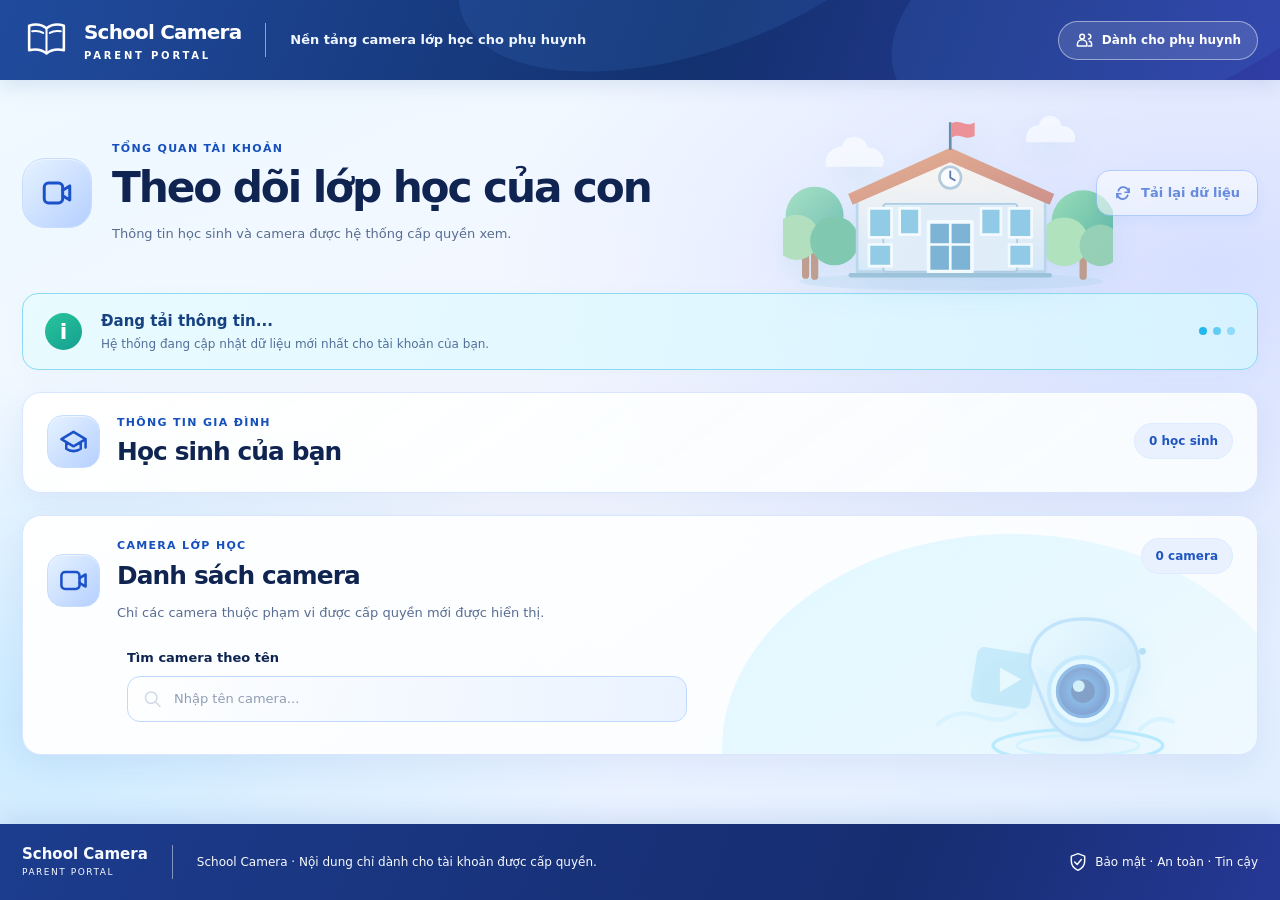
==== pages/parent-dashboard.html @ fa83fb99 "[Dashboard] Parent Dashboard: HTML, CSS, JS" ====
<!doctype html>
<html lang="vi">
<head>
  <meta charset="utf-8">
  <meta name="viewport" content="width=device-width, initial-scale=1">
  <meta name="description" content="Bảng điều khiển dành cho phụ huynh - thông tin học sinh và danh sách camera được phép xem.">
  <title>Parent Dashboard | School Camera</title>
  <!-- CORE-02: Đồng bộ header/nav theo shell chung khi Thành bàn giao. -->
  <link rel="stylesheet" href="../css/global.css">
  <link rel="stylesheet" href="../css/pages/parent-dashboard.css">
  <script type="module" src="../js/pages/parent-dashboard.js"></script>
</head>
<body class="dashboard-page">
  <header class="dashboard-header">
    <div class="dashboard-container dashboard-header__inner">
      <a class="dashboard-brand" href="parent-dashboard.html" aria-label="School Camera - trang tổng quan">
        <span class="dashboard-brand__mark" aria-hidden="true">
          <svg viewBox="0 0 48 48" fill="none"><path d="M24 12c-5.3-4.1-11.5-4.3-17-2.5v24c6.8-1.6 12.3-.8 17 3.2 4.7-4 10.2-4.8 17-3.2v-24C35.5 7.7 29.3 7.9 24 12Z" stroke="currentColor" stroke-width="2.5" stroke-linejoin="round"/><path d="M24 12v24.5M10 15c4.3-.9 7.4-.5 10.7 1.6M38 15c-4.3-.9-7.4-.5-10.7 1.6" stroke="currentColor" stroke-width="2" stroke-linecap="round"/></svg>
        </span>
        <span class="dashboard-brand__name">School Camera <span class="dashboard-brand__caption">PARENT PORTAL</span></span>
      </a>
      <span class="dashboard-header__divider" aria-hidden="true"></span>
      <span class="dashboard-header__tagline">Nền tảng camera lớp học cho phụ huynh</span>
      <span class="dashboard-header__role"><svg viewBox="0 0 24 24" fill="none" aria-hidden="true"><circle cx="9" cy="7" r="3"/><path d="M3 19v-2a6 6 0 0 1 12 0v2H3ZM17 4a3 3 0 0 1 0 6M18 13c2 0 3 2 3 4v2h-4"/></svg>Dành cho phụ huynh</span>
    </div>
  </header>

  <main id="main-content" class="dashboard-container dashboard-main">
    <section class="dashboard-intro" aria-labelledby="dashboard-title">
      <div class="dashboard-intro__icon" aria-hidden="true"><svg viewBox="0 0 24 24" fill="none"><rect x="3" y="5" width="13" height="14" rx="3"/><path d="m16 10 5-3v10l-5-3"/></svg></div>
      <div class="dashboard-intro__copy">
        <p class="dashboard-eyebrow">TỔNG QUAN TÀI KHOẢN</p>
        <h1 id="dashboard-title">Theo dõi lớp học của con</h1>
        <p class="dashboard-intro__text">Thông tin học sinh và camera được hệ thống cấp quyền xem.</p>
      </div>
      <div class="dashboard-school-art" aria-hidden="true">
        <svg viewBox="0 0 365 205" fill="none" role="presentation">
          <defs><linearGradient id="school-wall" x1="0" y1="0" x2="0" y2="1"><stop stop-color="#fff8ee"/><stop offset="1" stop-color="#d3e9f9"/></linearGradient><linearGradient id="school-roof" x1="0" y1="0" x2="1" y2="1"><stop stop-color="#e7a67b"/><stop offset="1" stop-color="#c98176"/></linearGradient><linearGradient id="tree" x1="0" y1="0" x2="1" y2="1"><stop stop-color="#8bdbab"/><stop offset="1" stop-color="#45ad96"/></linearGradient></defs>
          <ellipse cx="186" cy="192" rx="168" ry="10" fill="#8fc9df" opacity=".22"/>
          <g fill="#fff" opacity=".74"><path d="M47 61c0-10 8-18 18-18 3-15 25-15 29 1 13-1 21 12 16 21H47Z"/><path d="M269 33c0-8 6-14 14-14 3-14 23-14 25 1 11-1 18 10 14 18h-53Z"/></g>
          <g><path d="M35 186V133M25 185v-39M332 186v-44" stroke="#b88f79" stroke-width="8" stroke-linecap="round"/><circle cx="35" cy="119" r="32" fill="url(#tree)" opacity=".84"/><circle cx="15" cy="143" r="25" fill="#a8ddb1"/><circle cx="57" cy="147" r="27" fill="#6cc3a1"/><circle cx="332" cy="126" r="35" fill="url(#tree)"/><circle cx="311" cy="148" r="27" fill="#a8e2b1"/><circle cx="351" cy="152" r="23" fill="#88cda8"/></g>
          <path d="M82 93 185 54l105 39v88H82V93Z" fill="url(#school-wall)" stroke="#b4d2e8" stroke-width="3"/>
          <path d="M72 95 185 44l115 51-5 12-110-47-108 47-5-12Z" fill="url(#school-roof)"/>
          <rect x="111" y="106" width="148" height="75" rx="3" fill="#e0eff7" stroke="#a4c7de" stroke-width="2"/>
          <rect x="161" y="126" width="48" height="55" fill="#69a9cc" stroke="#f7ffff" stroke-width="4"/>
          <path d="M185 126v55" stroke="#f7ffff" stroke-width="3"/><path d="M161 151h48" stroke="#f7ffff" stroke-width="3"/>
          <g fill="#82c5e1" stroke="#f7ffff" stroke-width="3"><rect x="95" y="111" width="25" height="32"/><rect x="250" y="111" width="25" height="32"/><rect x="129" y="111" width="22" height="29"/><rect x="219" y="111" width="22" height="29"/><rect x="95" y="151" width="25" height="24"/><rect x="250" y="151" width="25" height="24"/></g>
          <path d="M171 66h28v20h-28z" fill="#fff9ee"/><circle cx="185" cy="77" r="12" fill="#fff" stroke="#aac5d9" stroke-width="3"/><path d="M185 70v7l5 3" stroke="#3f699b" stroke-width="2" stroke-linecap="round"/>
          <path d="M185 45V17" stroke="#527a9c" stroke-width="3"/><path d="M186 17c12-5 14 5 26-1v15c-12 6-16-5-26 2V17Z" fill="#ef7f84"/>
          <path d="M75 185h220" stroke="#8dbbd2" stroke-width="5" stroke-linecap="round"/>
        </svg>
      </div>
      <button id="reload-button" class="dashboard-button dashboard-button--secondary" type="button" disabled>
        <svg viewBox="0 0 24 24" fill="none" aria-hidden="true"><path d="M20 6v5h-5M4 18v-5h5"/><path d="M5.8 9a7 7 0 0 1 12-2.5L20 11M4 13l2.2 4.5A7 7 0 0 0 18.3 15"/></svg> Tải lại dữ liệu
      </button>
    </section>

    <div id="dashboard-notice" class="dashboard-notice" data-kind="loading" role="status" aria-live="polite">
      <span class="dashboard-notice__icon" aria-hidden="true">i</span>
      <span class="dashboard-notice__content"><span class="dashboard-notice__title">Đang tải thông tin...</span><span class="dashboard-notice__subtitle">Hệ thống đang cập nhật dữ liệu mới nhất cho tài khoản của bạn.</span></span>
      <span class="dashboard-notice__dots" aria-hidden="true"><i></i><i></i><i></i></span>
    </div>

    <section class="dashboard-section" aria-labelledby="children-title">
      <div class="dashboard-section__heading">
        <div class="dashboard-section__heading-info">
          <span class="dashboard-section__icon" aria-hidden="true"><svg viewBox="0 0 24 24" fill="none"><path d="m2 10 10-6 10 6-10 6-10-6ZM6 13v5c3.5 2.6 8.5 2.6 12 0v-5M22 10v7"/></svg></span>
          <div><p class="dashboard-eyebrow">THÔNG TIN GIA ĐÌNH</p><h2 id="children-title">Học sinh của bạn</h2></div>
        </div>
        <span id="children-count" class="dashboard-counter" aria-label="Số học sinh">0 học sinh</span>
      </div>
      <div id="children-list" class="dashboard-grid dashboard-grid--children" aria-live="polite" aria-busy="true"></div>
      <p id="children-empty" class="dashboard-empty" hidden>Chưa có thông tin học sinh trong tài khoản này.</p>
    </section>

    <section class="dashboard-section dashboard-section--cameras" aria-labelledby="cameras-title">
      <div class="dashboard-section__heading dashboard-section__heading--wrap">
        <div class="dashboard-section__heading-info">
          <span class="dashboard-section__icon" aria-hidden="true"><svg viewBox="0 0 24 24" fill="none"><rect x="2" y="5" width="15" height="14" rx="3"/><path d="m17 10 5-3v10l-5-3"/></svg></span>
          <div><p class="dashboard-eyebrow">CAMERA LỚP HỌC</p><h2 id="cameras-title">Danh sách camera</h2><p class="dashboard-subtext">Chỉ các camera thuộc phạm vi được cấp quyền mới được hiển thị.</p></div>
        </div>
        <span id="cameras-count" class="dashboard-counter" aria-label="Số camera">0 camera</span>
      </div>
      <div class="dashboard-camera-art" aria-hidden="true">
        <svg viewBox="0 0 330 200" fill="none"><defs><linearGradient id="cam-body" x1="0" y1="0" x2="1" y2="1"><stop stop-color="#fff"/><stop offset="1" stop-color="#a6d4f6"/></linearGradient><radialGradient id="cam-eye"><stop stop-color="#52dbf5"/><stop offset=".38" stop-color="#287ad2"/><stop offset="1" stop-color="#153c96"/></radialGradient></defs>
          <ellipse cx="192" cy="175" rx="100" ry="19" stroke="#8cddfc" stroke-width="4"/><ellipse cx="192" cy="175" rx="72" ry="12" stroke="#c1efff" stroke-width="3"/>
          <path d="M78 63h53a9 9 0 0 1 9 9v47a9 9 0 0 1-9 9H78a9 9 0 0 1-9-9V72a9 9 0 0 1 9-9Z" fill="#78c9ed" opacity=".65" transform="rotate(9 105 96)"/><path d="m100 83 25 14-25 15V83Z" fill="white" opacity=".9"/>
          <rect x="161" y="27" width="72" height="34" rx="12" fill="#d8efff"/><path d="M135 83c0-39 26-57 64-57s65 18 65 57l-20 53c-12 43-74 43-88 0l-21-53Z" fill="url(#cam-body)" stroke="#9acaf5" stroke-width="4"/>
          <path d="M143 81c24 18 88 19 112 0l-11 41c-28 10-67 10-90-1l-11-40Z" fill="#d7f0ff"/>
          <circle cx="198" cy="111" r="40" fill="#edfaff" stroke="#a6d8fa" stroke-width="5"/><circle cx="198" cy="111" r="30" fill="url(#cam-eye)" stroke="#2a70c6" stroke-width="4"/><circle cx="198" cy="111" r="14" fill="#133985"/><circle cx="193" cy="105" r="7" fill="#d9faff" opacity=".9"/>
          <circle cx="268" cy="64" r="4" fill="#7ec5ee"/><path d="M27 150c36-33 63 11 91-13M265 156c16-15 26-14 39-9" stroke="#bceaff" stroke-width="5" stroke-linecap="round" opacity=".65"/>
        </svg>
      </div>
      <div class="dashboard-search">
        <label for="camera-search">Tìm camera theo tên</label>
        <div class="dashboard-search__field"><svg viewBox="0 0 24 24" fill="none" aria-hidden="true"><circle cx="10.5" cy="10.5" r="6.5"/><path d="m15.5 15.5 5 5"/></svg><input id="camera-search" type="search" placeholder="Nhập tên camera..." autocomplete="off" disabled></div>
        <p id="search-feedback" class="dashboard-subtext" role="status" aria-live="polite"></p>
      </div>
      <div id="cameras-list" class="dashboard-grid dashboard-grid--cameras" aria-live="polite" aria-busy="true"></div>
      <p id="cameras-empty" class="dashboard-empty" hidden>Hiện chưa có camera nào được cấp cho tài khoản này.</p>
      <p id="search-empty" class="dashboard-empty" hidden>Không tìm thấy camera phù hợp. Hãy thử từ khóa khác.</p>
    </section>
  </main>
  <footer class="dashboard-footer"><div class="dashboard-container dashboard-footer__inner"><div class="dashboard-footer__identity"><strong>School Camera</strong><span>PARENT PORTAL</span></div><p>School Camera · Nội dung chỉ dành cho tài khoản được cấp quyền.</p><span class="dashboard-footer__trust"><svg viewBox="0 0 24 24" fill="none" aria-hidden="true"><path d="m12 2 8 3v6c0 5.4-3.5 8.8-8 11-4.5-2.2-8-5.6-8-11V5l8-3Z"/><path d="m8 12 3 3 5-6"/></svg>Bảo mật · An toàn · Tin cậy</span></div></footer>
</body>
</html>
---- css/pages/parent-dashboard.css ----
/* DASH-02: Chỉ định kiểu trong namespace dashboard; không chỉnh global.css. */
.dashboard-page {
  --dash-navy:#102659; --dash-blue:#1f54c8; --dash-indigo:#293eaa;
  --dash-cyan:#43bde9; --dash-muted:#586d91; --dash-border:#d8e7ff;
  --dash-text:#102451; --dash-surface:#fff;
  margin:0; min-height:100vh; display:flex; flex-direction:column;
  background:radial-gradient(ellipse at 3% 80%,#caeaff 0,transparent 34%),radial-gradient(ellipse at 95% 30%,#d6dfff 0,transparent 42%),linear-gradient(155deg,#eef9ff 0%,#f4f7ff 48%,#ddecff 100%);
  color:var(--dash-text); font-family:Inter,"Segoe UI",system-ui,sans-serif; line-height:1.5;
}
.dashboard-page *, .dashboard-page *::before,.dashboard-page *::after {box-sizing:border-box}
.dashboard-page [hidden]{display:none!important}
.dashboard-page svg{display:block;width:100%;height:100%;stroke:currentColor;stroke-width:1.8;stroke-linecap:round;stroke-linejoin:round}
.dashboard-container{width:min(100% - 44px,1260px);margin-inline:auto}
.dashboard-header{position:relative;overflow:hidden;color:#fff;background:linear-gradient(110deg,#204b9d 0%,#13316f 55%,#303da5 100%);box-shadow:0 5px 20px #204a9920}
.dashboard-header::before,.dashboard-header::after{content:"";position:absolute;pointer-events:none;border-radius:50%;width:500px;height:240px;background:#4786dc26;transform:rotate(-20deg)}
.dashboard-header::before{top:-190px;right:26%}.dashboard-header::after{top:-130px;right:-100px}
.dashboard-header__inner{min-height:80px;display:flex;align-items:center;gap:24px;position:relative;z-index:1}
.dashboard-brand{display:flex;gap:13px;align-items:center;color:#fff;text-decoration:none;font-weight:800;white-space:nowrap;font-size:20px;letter-spacing:-.04em}
.dashboard-brand__mark{display:grid;place-items:center;width:49px;height:49px;color:#fff;flex-shrink:0}
.dashboard-brand__mark svg{stroke-width:2}
.dashboard-brand__caption{display:block;font-weight:650;letter-spacing:.28em;font-size:10px;line-height:1.4;margin-top:2px}
.dashboard-header__divider{width:1px;height:34px;background:#ffffff80}
.dashboard-header__tagline{font-size:13px;font-weight:550;color:#eef5ff}
.dashboard-header__role{margin-left:auto;display:inline-flex;align-items:center;gap:8px;white-space:nowrap;border:1px solid #ffffff76;border-radius:30px;padding:9px 16px;background:#ffffff1f;font-size:12px;font-weight:700}
.dashboard-header__role svg{width:19px;height:19px}
.dashboard-main{flex:1;padding-block:33px 40px}
.dashboard-intro{position:relative;display:flex;align-items:center;gap:20px;min-height:160px;margin-bottom:20px;padding:15px 0;isolation:isolate}
.dashboard-intro__icon,.dashboard-section__icon{display:grid;place-items:center;flex-shrink:0;color:#1c52c9;background:linear-gradient(135deg,#e6f2ff,#b5d0ff);border:1px solid #c7ddff;box-shadow:inset 0 1px #fff8}
.dashboard-intro__icon{height:70px;width:70px;border-radius:23px;align-self:center}
.dashboard-intro__icon svg{width:34px;height:34px;stroke-width:2.1}
.dashboard-intro__copy{position:relative;z-index:1;flex:1;min-width:0}
.dashboard-eyebrow{margin:0 0 5px;color:#1550bd;font-size:11px;letter-spacing:.12em;font-weight:850}
.dashboard-intro h1{font-size:clamp(1.8rem,3.3vw,2.85rem);line-height:1.19;letter-spacing:-.05em;margin:0;font-weight:850;max-width:700px}
.dashboard-intro__text,.dashboard-subtext{font-size:13px;color:var(--dash-muted);margin:10px 0 0;line-height:1.65}
.dashboard-school-art{pointer-events:none;position:absolute;right:145px;bottom:-20px;width:330px;height:auto;opacity:.83;z-index:0;filter:drop-shadow(0 12px 14px #64afd52b)}
.dashboard-school-art svg{height:auto;stroke:none}
.dashboard-button{position:relative;z-index:1;display:inline-flex;align-items:center;justify-content:center;gap:9px;cursor:pointer;border-radius:14px;padding:12px 17px;font:inherit;font-weight:750;font-size:13px;white-space:nowrap;transition:transform .2s,box-shadow .2s,border-color .2s}
.dashboard-button--secondary{background:linear-gradient(180deg,#fff,#f3f8ff);border:1px solid #95bdff;color:#1951c7;box-shadow:0 5px 12px #356cd51c}
.dashboard-button svg{width:18px;height:18px;stroke-width:2.3}
.dashboard-button:disabled{opacity:.6;cursor:not-allowed}
.dashboard-button:not(:disabled):hover{transform:translateY(-2px);box-shadow:0 8px 18px #356cd52b}
.dashboard-button:focus-visible,.dashboard-search input:focus-visible,.dashboard-camera__link:focus-visible{outline:3px solid #53bdfb;outline-offset:3px}
.dashboard-notice{display:flex;align-items:center;gap:19px;padding:16px 22px;min-height:72px;border:1px solid #8adaf6;border-radius:16px;background:linear-gradient(110deg,#e8fbffed,#d7f5ffdc);color:#174282;box-shadow:0 6px 20px #56add20b}
.dashboard-notice__icon{display:grid;place-items:center;flex-shrink:0;width:37px;height:37px;color:#fff;background:linear-gradient(145deg,#28c59b,#159f91);border-radius:50%;font-weight:800;font-size:22px;font-style:normal}
.dashboard-notice__content{display:flex;flex-direction:column;gap:2px;min-width:0}.dashboard-notice__title{font-weight:800;font-size:15px}.dashboard-notice__subtitle{font-size:12px;color:#536f99}
.dashboard-notice__dots{margin-left:auto;display:flex;align-items:center;gap:6px}.dashboard-notice__dots i{width:8px;height:8px;background:#23b7ee;border-radius:50%;animation:dashPulse 1.2s infinite alternate}.dashboard-notice__dots i:nth-child(2){animation-delay:.22s;opacity:.65}.dashboard-notice__dots i:nth-child(3){animation-delay:.44s;opacity:.4}
@keyframes dashPulse{to{opacity:.28;transform:scale(.8)}}
.dashboard-notice[data-kind="error"]{border-color:#f4bbbb;background:#fff0f1;color:#8b1f35}.dashboard-notice[data-kind="error"] .dashboard-notice__icon{background:#df5369}
.dashboard-notice[data-kind="warning"]{border-color:#f0d29e;background:#fff8ea;color:#805212}.dashboard-notice[data-kind="warning"] .dashboard-notice__icon{background:#e0a137}
.dashboard-notice[data-kind="info"] .dashboard-notice__dots,.dashboard-notice[data-kind="warning"] .dashboard-notice__dots,.dashboard-notice[data-kind="error"] .dashboard-notice__dots{display:none}
.dashboard-section{margin-top:22px;padding:22px 24px 24px;border:1px solid var(--dash-border);border-radius:19px;background:linear-gradient(145deg,#fffffff9,#fafdffed);box-shadow:0 10px 30px #2455af12;position:relative;overflow:hidden}
.dashboard-section__heading{display:flex;align-items:center;justify-content:space-between;gap:18px;margin-bottom:0}
.dashboard-section__heading-info{display:flex;gap:17px;align-items:center;min-width:0;position:relative;z-index:1}
.dashboard-section__icon{height:53px;width:53px;border-radius:16px}
.dashboard-section__icon svg{width:29px;height:29px;stroke-width:2.1}
.dashboard-section h2{margin:0;font-size:clamp(1.22rem,2.2vw,1.55rem);font-weight:820;letter-spacing:-.035em;line-height:1.3}
.dashboard-section__heading--wrap{align-items:flex-start}
.dashboard-counter{position:relative;z-index:1;white-space:nowrap;flex-shrink:0;background:#e9f1ff;color:#2156c0;border:1px solid #dfebff;border-radius:999px;padding:8px 14px;font-size:12px;font-weight:750}
.dashboard-section--cameras{min-height:240px}
.dashboard-section--cameras::after{content:"";position:absolute;pointer-events:none;right:-45px;bottom:-210px;width:580px;height:430px;border-radius:50%;background:linear-gradient(145deg,#d6f5ffba,#e4f1ff24);z-index:0}
.dashboard-camera-art{position:absolute;right:5%;bottom:-12px;width:280px;opacity:.8;pointer-events:none;z-index:0;filter:drop-shadow(0 7px 14px #3b9ad630)}
.dashboard-camera-art svg{height:auto;stroke:none}
.dashboard-grid{display:grid;grid-template-columns:minmax(0,1fr);gap:14px;position:relative;z-index:1}
.dashboard-grid:not(:empty){margin-top:20px}
.dashboard-card{min-width:0;padding:18px 18px 16px;border:1px solid #dce9fc;border-radius:15px;background:#ffffffef;box-shadow:0 6px 16px #254b9310}
.dashboard-card__top{display:flex;justify-content:space-between;align-items:flex-start;gap:10px}
.dashboard-card h3{margin:0 0 5px;font-size:15px;font-weight:780;overflow-wrap:anywhere}
.dashboard-card__meta{margin:0;color:var(--dash-muted);font-size:12px;overflow-wrap:anywhere}
.dashboard-status{flex-shrink:0;border-radius:99px;padding:5px 9px;background:#e4f9ee;color:#16805c;font-size:11px;font-weight:750}
.dashboard-status--inactive,.dashboard-status--offline{background:#eff1f6;color:#69768c}.dashboard-status--disabled{background:#fff2e4;color:#a65a14}
.dashboard-camera__bottom{display:flex;align-items:center;justify-content:space-between;flex-wrap:wrap;gap:12px;margin-top:19px}
.dashboard-camera__label,.dashboard-camera__unavailable{font-size:12px;color:var(--dash-muted)}
.dashboard-camera__link{text-decoration:none;background:linear-gradient(120deg,#2365dd,#3044b7);color:#fff;border-radius:10px;padding:9px 13px;font-size:12px;font-weight:750;box-shadow:0 4px 12px #225cce25}
.dashboard-camera__link:hover{filter:brightness(1.09)}
.dashboard-search{margin:25px 0 5px 80px;max-width:560px;position:relative;z-index:1}
.dashboard-search label{display:block;margin-bottom:8px;font-size:13px;font-weight:750}
.dashboard-search__field{position:relative;max-width:100%}
.dashboard-search__field svg{position:absolute;top:50%;left:15px;transform:translateY(-50%);height:21px;width:21px;color:#5c78a9;pointer-events:none}
.dashboard-search input{display:block;width:100%;height:46px;border:1px solid #aacdff;border-radius:13px;background:linear-gradient(100deg,#ffffff,#e4f0ff);color:var(--dash-text);font:inherit;font-size:13px;padding:10px 15px 10px 46px;outline:none}
.dashboard-search input::placeholder{color:#697b99}.dashboard-search input:disabled{opacity:.73;cursor:not-allowed}
.dashboard-search .dashboard-subtext{margin:6px 0 0;font-size:12px}
.dashboard-empty{position:relative;z-index:1;padding:18px;border:1px dashed #c7d9f4;border-radius:12px;background:#ffffffdb;color:var(--dash-muted);font-size:13px;margin:18px 0 0;text-align:center}
.dashboard-footer{position:relative;background:linear-gradient(110deg,#1c3c8d,#162d70 70%,#263895);color:#f7faff;box-shadow:0 -5px 25px #1b4aa120}
.dashboard-footer__inner{min-height:76px;display:flex;align-items:center;gap:24px;font-size:12px}
.dashboard-footer__identity{display:flex;flex-direction:column;border-right:1px solid #ffffff77;padding-right:24px;line-height:1.3;white-space:nowrap}.dashboard-footer__identity strong{font-size:15px}.dashboard-footer__identity span{letter-spacing:.17em;font-size:9px;margin-top:3px}
.dashboard-footer__inner p{margin:0}.dashboard-footer__trust{margin-left:auto;display:flex;align-items:center;gap:7px;white-space:nowrap}.dashboard-footer__trust svg{width:20px;height:20px}
@media(min-width:650px){.dashboard-grid--children,.dashboard-grid--cameras{grid-template-columns:repeat(2,minmax(0,1fr))}}
@media(min-width:1050px){.dashboard-grid--children,.dashboard-grid--cameras{grid-template-columns:repeat(3,minmax(0,1fr))}}
@media(max-width:1050px){.dashboard-school-art{width:240px;right:130px;opacity:.48}.dashboard-intro h1{max-width:550px}.dashboard-header__tagline{display:none}.dashboard-camera-art{width:200px;opacity:.37}}
@media(max-width:740px){.dashboard-container{width:min(100% - 28px,1260px)}.dashboard-header__inner{min-height:70px;gap:15px}.dashboard-brand{font-size:17px}.dashboard-brand__mark{height:39px;width:39px}.dashboard-header__divider{display:none}.dashboard-intro{align-items:flex-start;flex-wrap:wrap;gap:12px;min-height:0}.dashboard-intro__icon{height:52px;width:52px;border-radius:15px}.dashboard-intro__icon svg{width:28px;height:28px}.dashboard-intro__copy{flex-basis:calc(100% - 70px)}.dashboard-intro h1{font-size:clamp(1.55rem,5vw,2.2rem)}.dashboard-school-art{display:none}.dashboard-intro .dashboard-button{margin-left:64px}.dashboard-section{padding:18px 16px}.dashboard-section__icon{height:45px;width:45px}.dashboard-section__icon svg{width:24px;height:24px}.dashboard-section__heading-info{gap:11px}.dashboard-search{margin-left:0}.dashboard-camera-art{display:none}.dashboard-section__heading--wrap{flex-wrap:wrap}.dashboard-footer__inner{flex-wrap:wrap;padding-block:20px;gap:12px}.dashboard-footer__trust{margin-left:0}.dashboard-footer__identity{padding-right:16px}}
@media(max-width:440px){.dashboard-header__role{font-size:0;gap:0;padding:8px}.dashboard-header__role svg{width:21px;height:21px}.dashboard-notice{padding:13px;gap:10px}.dashboard-notice__dots{display:none}.dashboard-notice__title{font-size:13px}.dashboard-section__heading{flex-wrap:wrap}.dashboard-counter{margin-left:56px}.dashboard-intro__text{font-size:12px}.dashboard-footer__inner p{width:100%}}
@media(prefers-reduced-motion:reduce){.dashboard-notice__dots i{animation:none}.dashboard-button{transition:none}}
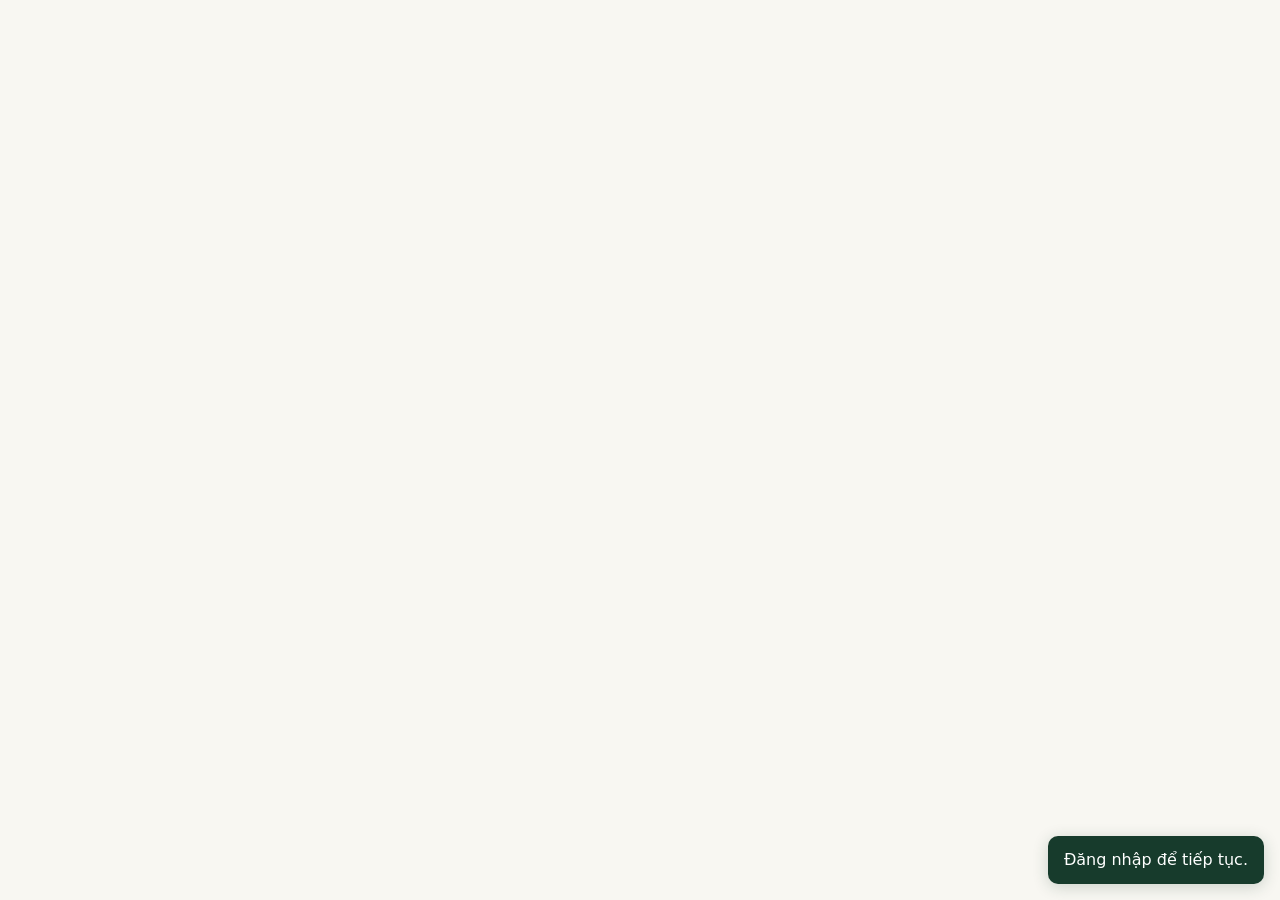
==== commit ee5e99ea: "feat: add parent dashboard frontend" ====
--- a/pages/parent-dashboard.html
+++ b/pages/parent-dashboard.html
@@ -1,106 +1,15 @@
-<!doctype html>
+﻿<!doctype html>
 <html lang="vi">
 <head>
   <meta charset="utf-8">
   <meta name="viewport" content="width=device-width, initial-scale=1">
-  <meta name="description" content="Bảng điều khiển dành cho phụ huynh - thông tin học sinh và danh sách camera được phép xem.">
-  <title>Parent Dashboard | School Camera</title>
-  <!-- CORE-02: Đồng bộ header/nav theo shell chung khi Thành bàn giao. -->
-  <link rel="stylesheet" href="../css/global.css">
-  <link rel="stylesheet" href="../css/pages/parent-dashboard.css">
-  <script type="module" src="../js/pages/parent-dashboard.js"></script>
+  <title>Cổng phụ huynh | Camera Access</title>
+  <script defer src="../assets/js/legacy-link.js"></script>
 </head>
-<body class="dashboard-page">
-  <header class="dashboard-header">
-    <div class="dashboard-container dashboard-header__inner">
-      <a class="dashboard-brand" href="parent-dashboard.html" aria-label="School Camera - trang tổng quan">
-        <span class="dashboard-brand__mark" aria-hidden="true">
-          <svg viewBox="0 0 48 48" fill="none"><path d="M24 12c-5.3-4.1-11.5-4.3-17-2.5v24c6.8-1.6 12.3-.8 17 3.2 4.7-4 10.2-4.8 17-3.2v-24C35.5 7.7 29.3 7.9 24 12Z" stroke="currentColor" stroke-width="2.5" stroke-linejoin="round"/><path d="M24 12v24.5M10 15c4.3-.9 7.4-.5 10.7 1.6M38 15c-4.3-.9-7.4-.5-10.7 1.6" stroke="currentColor" stroke-width="2" stroke-linecap="round"/></svg>
-        </span>
-        <span class="dashboard-brand__name">School Camera <span class="dashboard-brand__caption">PARENT PORTAL</span></span>
-      </a>
-      <span class="dashboard-header__divider" aria-hidden="true"></span>
-      <span class="dashboard-header__tagline">Nền tảng camera lớp học cho phụ huynh</span>
-      <span class="dashboard-header__role"><svg viewBox="0 0 24 24" fill="none" aria-hidden="true"><circle cx="9" cy="7" r="3"/><path d="M3 19v-2a6 6 0 0 1 12 0v2H3ZM17 4a3 3 0 0 1 0 6M18 13c2 0 3 2 3 4v2h-4"/></svg>Dành cho phụ huynh</span>
-    </div>
-  </header>
-
-  <main id="main-content" class="dashboard-container dashboard-main">
-    <section class="dashboard-intro" aria-labelledby="dashboard-title">
-      <div class="dashboard-intro__icon" aria-hidden="true"><svg viewBox="0 0 24 24" fill="none"><rect x="3" y="5" width="13" height="14" rx="3"/><path d="m16 10 5-3v10l-5-3"/></svg></div>
-      <div class="dashboard-intro__copy">
-        <p class="dashboard-eyebrow">TỔNG QUAN TÀI KHOẢN</p>
-        <h1 id="dashboard-title">Theo dõi lớp học của con</h1>
-        <p class="dashboard-intro__text">Thông tin học sinh và camera được hệ thống cấp quyền xem.</p>
-      </div>
-      <div class="dashboard-school-art" aria-hidden="true">
-        <svg viewBox="0 0 365 205" fill="none" role="presentation">
-          <defs><linearGradient id="school-wall" x1="0" y1="0" x2="0" y2="1"><stop stop-color="#fff8ee"/><stop offset="1" stop-color="#d3e9f9"/></linearGradient><linearGradient id="school-roof" x1="0" y1="0" x2="1" y2="1"><stop stop-color="#e7a67b"/><stop offset="1" stop-color="#c98176"/></linearGradient><linearGradient id="tree" x1="0" y1="0" x2="1" y2="1"><stop stop-color="#8bdbab"/><stop offset="1" stop-color="#45ad96"/></linearGradient></defs>
-          <ellipse cx="186" cy="192" rx="168" ry="10" fill="#8fc9df" opacity=".22"/>
-          <g fill="#fff" opacity=".74"><path d="M47 61c0-10 8-18 18-18 3-15 25-15 29 1 13-1 21 12 16 21H47Z"/><path d="M269 33c0-8 6-14 14-14 3-14 23-14 25 1 11-1 18 10 14 18h-53Z"/></g>
-          <g><path d="M35 186V133M25 185v-39M332 186v-44" stroke="#b88f79" stroke-width="8" stroke-linecap="round"/><circle cx="35" cy="119" r="32" fill="url(#tree)" opacity=".84"/><circle cx="15" cy="143" r="25" fill="#a8ddb1"/><circle cx="57" cy="147" r="27" fill="#6cc3a1"/><circle cx="332" cy="126" r="35" fill="url(#tree)"/><circle cx="311" cy="148" r="27" fill="#a8e2b1"/><circle cx="351" cy="152" r="23" fill="#88cda8"/></g>
-          <path d="M82 93 185 54l105 39v88H82V93Z" fill="url(#school-wall)" stroke="#b4d2e8" stroke-width="3"/>
-          <path d="M72 95 185 44l115 51-5 12-110-47-108 47-5-12Z" fill="url(#school-roof)"/>
-          <rect x="111" y="106" width="148" height="75" rx="3" fill="#e0eff7" stroke="#a4c7de" stroke-width="2"/>
-          <rect x="161" y="126" width="48" height="55" fill="#69a9cc" stroke="#f7ffff" stroke-width="4"/>
-          <path d="M185 126v55" stroke="#f7ffff" stroke-width="3"/><path d="M161 151h48" stroke="#f7ffff" stroke-width="3"/>
-          <g fill="#82c5e1" stroke="#f7ffff" stroke-width="3"><rect x="95" y="111" width="25" height="32"/><rect x="250" y="111" width="25" height="32"/><rect x="129" y="111" width="22" height="29"/><rect x="219" y="111" width="22" height="29"/><rect x="95" y="151" width="25" height="24"/><rect x="250" y="151" width="25" height="24"/></g>
-          <path d="M171 66h28v20h-28z" fill="#fff9ee"/><circle cx="185" cy="77" r="12" fill="#fff" stroke="#aac5d9" stroke-width="3"/><path d="M185 70v7l5 3" stroke="#3f699b" stroke-width="2" stroke-linecap="round"/>
-          <path d="M185 45V17" stroke="#527a9c" stroke-width="3"/><path d="M186 17c12-5 14 5 26-1v15c-12 6-16-5-26 2V17Z" fill="#ef7f84"/>
-          <path d="M75 185h220" stroke="#8dbbd2" stroke-width="5" stroke-linecap="round"/>
-        </svg>
-      </div>
-      <button id="reload-button" class="dashboard-button dashboard-button--secondary" type="button" disabled>
-        <svg viewBox="0 0 24 24" fill="none" aria-hidden="true"><path d="M20 6v5h-5M4 18v-5h5"/><path d="M5.8 9a7 7 0 0 1 12-2.5L20 11M4 13l2.2 4.5A7 7 0 0 0 18.3 15"/></svg> Tải lại dữ liệu
-      </button>
-    </section>
-
-    <div id="dashboard-notice" class="dashboard-notice" data-kind="loading" role="status" aria-live="polite">
-      <span class="dashboard-notice__icon" aria-hidden="true">i</span>
-      <span class="dashboard-notice__content"><span class="dashboard-notice__title">Đang tải thông tin...</span><span class="dashboard-notice__subtitle">Hệ thống đang cập nhật dữ liệu mới nhất cho tài khoản của bạn.</span></span>
-      <span class="dashboard-notice__dots" aria-hidden="true"><i></i><i></i><i></i></span>
-    </div>
-
-    <section class="dashboard-section" aria-labelledby="children-title">
-      <div class="dashboard-section__heading">
-        <div class="dashboard-section__heading-info">
-          <span class="dashboard-section__icon" aria-hidden="true"><svg viewBox="0 0 24 24" fill="none"><path d="m2 10 10-6 10 6-10 6-10-6ZM6 13v5c3.5 2.6 8.5 2.6 12 0v-5M22 10v7"/></svg></span>
-          <div><p class="dashboard-eyebrow">THÔNG TIN GIA ĐÌNH</p><h2 id="children-title">Học sinh của bạn</h2></div>
-        </div>
-        <span id="children-count" class="dashboard-counter" aria-label="Số học sinh">0 học sinh</span>
-      </div>
-      <div id="children-list" class="dashboard-grid dashboard-grid--children" aria-live="polite" aria-busy="true"></div>
-      <p id="children-empty" class="dashboard-empty" hidden>Chưa có thông tin học sinh trong tài khoản này.</p>
-    </section>
-
-    <section class="dashboard-section dashboard-section--cameras" aria-labelledby="cameras-title">
-      <div class="dashboard-section__heading dashboard-section__heading--wrap">
-        <div class="dashboard-section__heading-info">
-          <span class="dashboard-section__icon" aria-hidden="true"><svg viewBox="0 0 24 24" fill="none"><rect x="2" y="5" width="15" height="14" rx="3"/><path d="m17 10 5-3v10l-5-3"/></svg></span>
-          <div><p class="dashboard-eyebrow">CAMERA LỚP HỌC</p><h2 id="cameras-title">Danh sách camera</h2><p class="dashboard-subtext">Chỉ các camera thuộc phạm vi được cấp quyền mới được hiển thị.</p></div>
-        </div>
-        <span id="cameras-count" class="dashboard-counter" aria-label="Số camera">0 camera</span>
-      </div>
-      <div class="dashboard-camera-art" aria-hidden="true">
-        <svg viewBox="0 0 330 200" fill="none"><defs><linearGradient id="cam-body" x1="0" y1="0" x2="1" y2="1"><stop stop-color="#fff"/><stop offset="1" stop-color="#a6d4f6"/></linearGradient><radialGradient id="cam-eye"><stop stop-color="#52dbf5"/><stop offset=".38" stop-color="#287ad2"/><stop offset="1" stop-color="#153c96"/></radialGradient></defs>
-          <ellipse cx="192" cy="175" rx="100" ry="19" stroke="#8cddfc" stroke-width="4"/><ellipse cx="192" cy="175" rx="72" ry="12" stroke="#c1efff" stroke-width="3"/>
-          <path d="M78 63h53a9 9 0 0 1 9 9v47a9 9 0 0 1-9 9H78a9 9 0 0 1-9-9V72a9 9 0 0 1 9-9Z" fill="#78c9ed" opacity=".65" transform="rotate(9 105 96)"/><path d="m100 83 25 14-25 15V83Z" fill="white" opacity=".9"/>
-          <rect x="161" y="27" width="72" height="34" rx="12" fill="#d8efff"/><path d="M135 83c0-39 26-57 64-57s65 18 65 57l-20 53c-12 43-74 43-88 0l-21-53Z" fill="url(#cam-body)" stroke="#9acaf5" stroke-width="4"/>
-          <path d="M143 81c24 18 88 19 112 0l-11 41c-28 10-67 10-90-1l-11-40Z" fill="#d7f0ff"/>
-          <circle cx="198" cy="111" r="40" fill="#edfaff" stroke="#a6d8fa" stroke-width="5"/><circle cx="198" cy="111" r="30" fill="url(#cam-eye)" stroke="#2a70c6" stroke-width="4"/><circle cx="198" cy="111" r="14" fill="#133985"/><circle cx="193" cy="105" r="7" fill="#d9faff" opacity=".9"/>
-          <circle cx="268" cy="64" r="4" fill="#7ec5ee"/><path d="M27 150c36-33 63 11 91-13M265 156c16-15 26-14 39-9" stroke="#bceaff" stroke-width="5" stroke-linecap="round" opacity=".65"/>
-        </svg>
-      </div>
-      <div class="dashboard-search">
-        <label for="camera-search">Tìm camera theo tên</label>
-        <div class="dashboard-search__field"><svg viewBox="0 0 24 24" fill="none" aria-hidden="true"><circle cx="10.5" cy="10.5" r="6.5"/><path d="m15.5 15.5 5 5"/></svg><input id="camera-search" type="search" placeholder="Nhập tên camera..." autocomplete="off" disabled></div>
-        <p id="search-feedback" class="dashboard-subtext" role="status" aria-live="polite"></p>
-      </div>
-      <div id="cameras-list" class="dashboard-grid dashboard-grid--cameras" aria-live="polite" aria-busy="true"></div>
-      <p id="cameras-empty" class="dashboard-empty" hidden>Hiện chưa có camera nào được cấp cho tài khoản này.</p>
-      <p id="search-empty" class="dashboard-empty" hidden>Không tìm thấy camera phù hợp. Hãy thử từ khóa khác.</p>
-    </section>
+<body data-route="/phu-huynh">
+  <main>
+    <h1>Cổng phụ huynh</h1>
+    <p><a href="../index.html#/phu-huynh">Mở Camera Access</a></p>
   </main>
-  <footer class="dashboard-footer"><div class="dashboard-container dashboard-footer__inner"><div class="dashboard-footer__identity"><strong>School Camera</strong><span>PARENT PORTAL</span></div><p>School Camera · Nội dung chỉ dành cho tài khoản được cấp quyền.</p><span class="dashboard-footer__trust"><svg viewBox="0 0 24 24" fill="none" aria-hidden="true"><path d="m12 2 8 3v6c0 5.4-3.5 8.8-8 11-4.5-2.2-8-5.6-8-11V5l8-3Z"/><path d="m8 12 3 3 5-6"/></svg>Bảo mật · An toàn · Tin cậy</span></div></footer>
 </body>
 </html>
